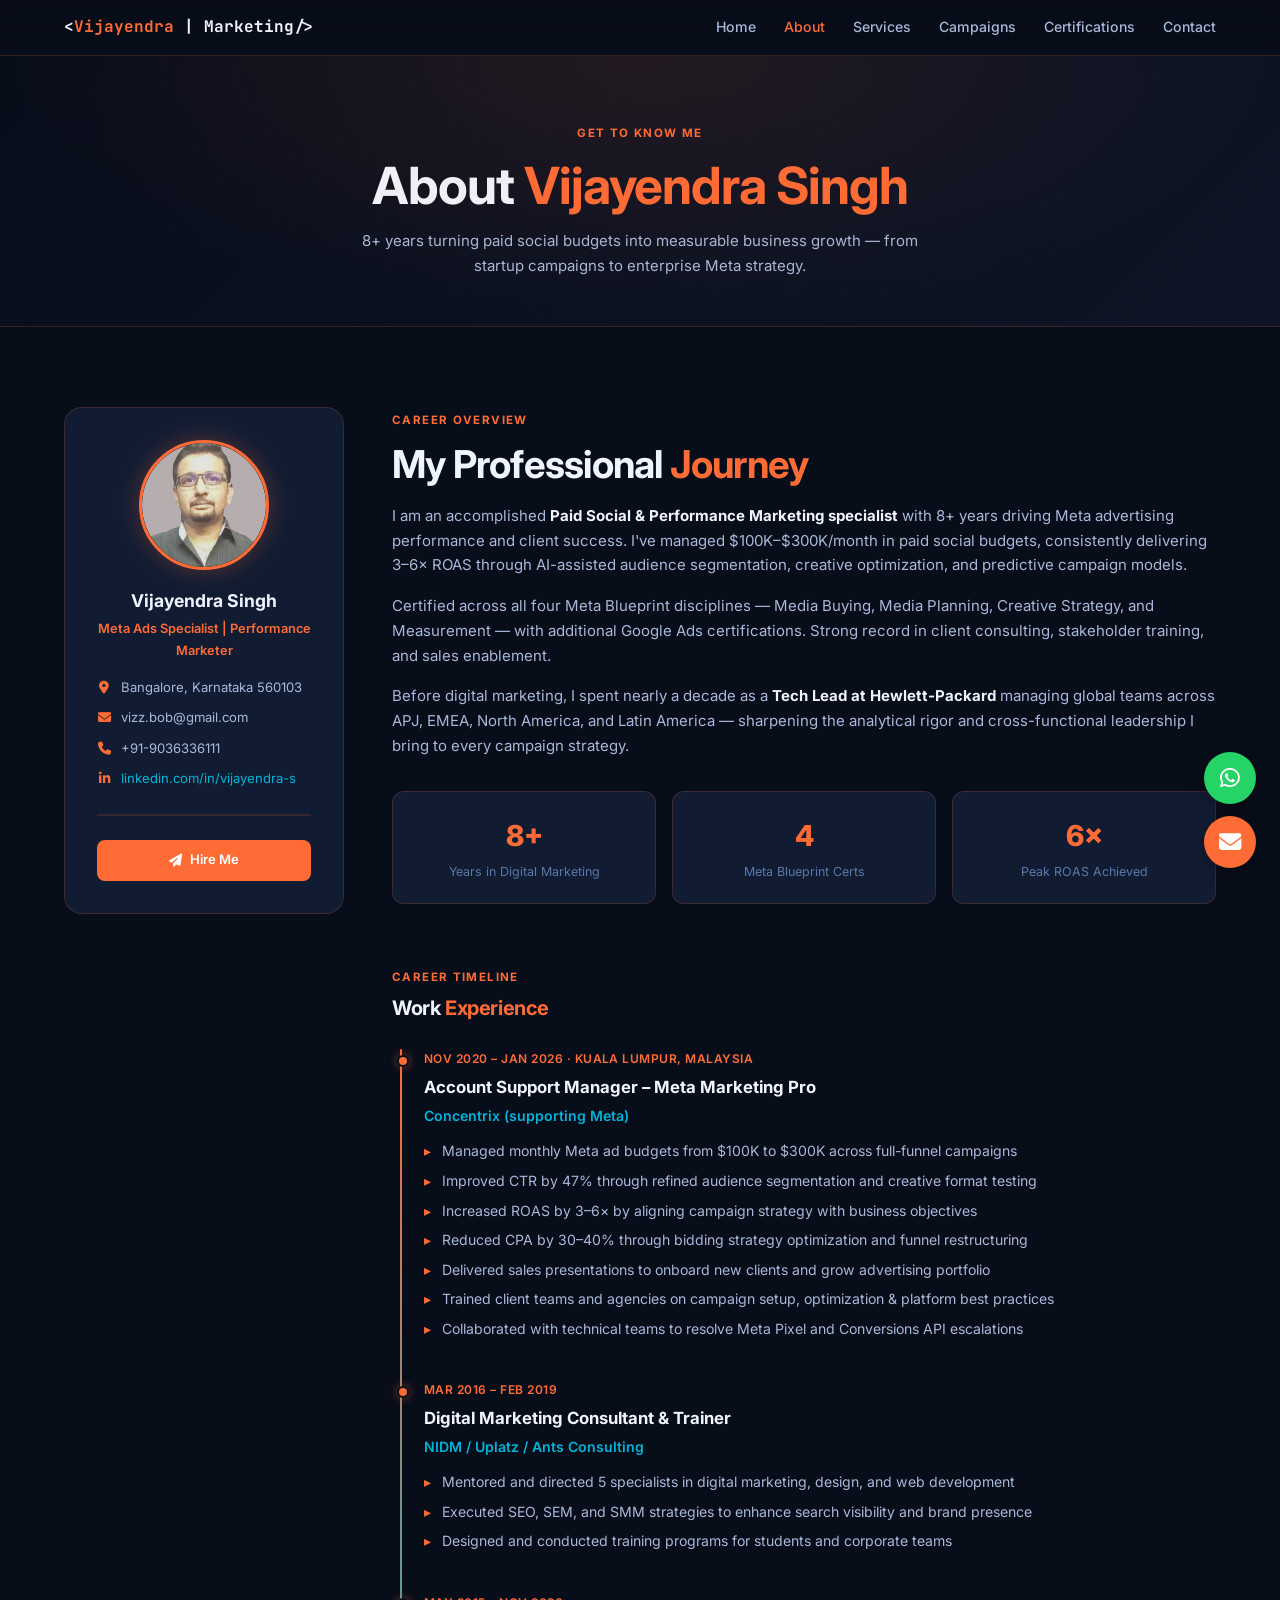
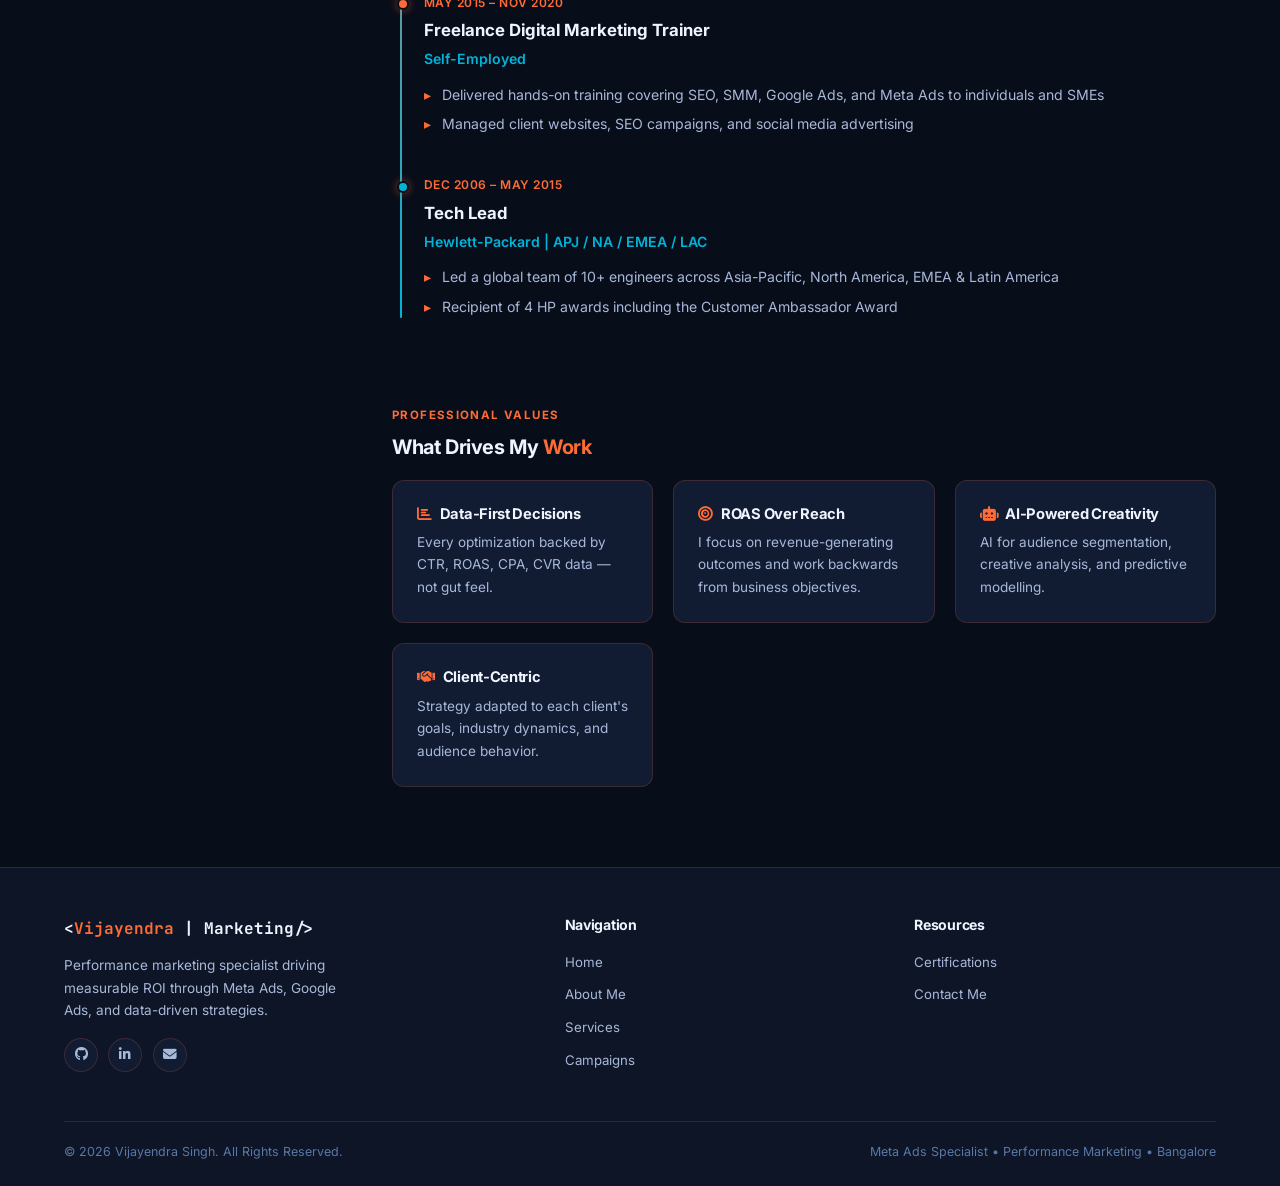
==== about.html @ af9d413f "Initial commit — Digital Marketing portfolio" ====
<!DOCTYPE html>
<html lang="en">
<head>
  <meta charset="UTF-8"><meta name="viewport" content="width=device-width, initial-scale=1.0">
  <title>About | Vijayendra Singh – Digital Marketing</title>
  <link rel="stylesheet" href="assets/css/style.css">
  <link rel="stylesheet" href="https://cdnjs.cloudflare.com/ajax/libs/font-awesome/6.5.0/css/all.min.css">
  <link href="https://fonts.googleapis.com/css2?family=Inter:wght@400;500;600;700;800&family=JetBrains+Mono:wght@400;600;700&display=swap" rel="stylesheet">
</head>
<body>
<nav class="navbar"><div class="container">
  <a href="index.html" class="nav-logo">&lt;<span>Vijayendra</span> | Marketing/&gt;</a>
  <ul class="nav-links" id="navLinks">
    <li><a href="index.html">Home</a></li><li><a href="about.html">About</a></li>
    <li><a href="services.html">Services</a></li><li><a href="campaigns.html">Campaigns</a></li>
    <li><a href="certifications.html">Certifications</a></li><li><a href="contact.html">Contact</a></li>
  </ul>
  <span class="nav-toggle" onclick="document.getElementById('navLinks').classList.toggle('open')">&#9776;</span>
</div></nav>

<div class="page-hero"><div class="container">
  <div class="section-label">Get to Know Me</div>
  <h1>About <span style="color:var(--accent-orange)">Vijayendra Singh</span></h1>
  <p style="margin-top:.75rem;color:var(--text-secondary);max-width:580px;margin-left:auto;margin-right:auto;">8+ years turning paid social budgets into measurable business growth — from startup campaigns to enterprise Meta strategy.</p>
</div></div>

<section class="section"><div class="container">
  <div class="about-grid">
    <div class="profile-box">
      <div class="profile-avatar">
        <img src="assets/images/profile.jpg" alt="Vijayendra Singh" style="width:100%;height:100%;object-fit:cover;border-radius:50%" onerror="this.style.display='none';this.nextElementSibling.style.display='flex'">
        <i class="fas fa-user-tie" style="display:none;width:100%;height:100%;align-items:center;justify-content:center;font-size:3rem"></i>
      </div>
      <div class="profile-name">Vijayendra Singh</div>
      <div class="profile-title">Meta Ads Specialist | Performance Marketer</div>
      <div class="profile-detail"><i class="fas fa-map-marker-alt"></i> Bangalore, Karnataka 560103</div>
      <div class="profile-detail"><i class="fas fa-envelope"></i> vizz.bob@gmail.com</div>
      <div class="profile-detail"><i class="fas fa-phone"></i> +91-9036336111</div>
      <div class="profile-detail"><i class="fab fa-linkedin-in"></i> <a href="https://www.linkedin.com/in/vijayendra-s/" target="_blank">linkedin.com/in/vijayendra-s</a></div>
      <hr style="border-color:var(--border);margin:1.5rem 0">
      <a href="contact.html" class="btn btn-primary" style="font-size:.82rem;padding:.6rem 1.2rem;width:100%;justify-content:center"><i class="fas fa-paper-plane"></i> Hire Me</a>
    </div>
    <div>
      <div class="section-label">Career Overview</div>
      <h2 style="margin-bottom:1rem">My Professional <span style="color:var(--accent-orange)">Journey</span></h2>
      <p style="margin-bottom:1rem">I am an accomplished <strong>Paid Social &amp; Performance Marketing specialist</strong> with 8+ years driving Meta advertising performance and client success. I've managed $100K–$300K/month in paid social budgets, consistently delivering 3–6× ROAS through AI-assisted audience segmentation, creative optimization, and predictive campaign models.</p>
      <p style="margin-bottom:1rem">Certified across all four Meta Blueprint disciplines — Media Buying, Media Planning, Creative Strategy, and Measurement — with additional Google Ads certifications. Strong record in client consulting, stakeholder training, and sales enablement.</p>
      <p>Before digital marketing, I spent nearly a decade as a <strong>Tech Lead at Hewlett-Packard</strong> managing global teams across APJ, EMEA, North America, and Latin America — sharpening the analytical rigor and cross-functional leadership I bring to every campaign strategy.</p>

      <div style="display:grid;grid-template-columns:repeat(3,1fr);gap:1rem;margin:2rem 0">
        <div class="card" style="text-align:center;padding:1.25rem"><div style="font-size:1.8rem;font-weight:800;color:var(--accent-orange)">8+</div><div style="font-size:.78rem;color:var(--text-muted);margin-top:.2rem">Years in Digital Marketing</div></div>
        <div class="card" style="text-align:center;padding:1.25rem"><div style="font-size:1.8rem;font-weight:800;color:var(--accent-orange)">4</div><div style="font-size:.78rem;color:var(--text-muted);margin-top:.2rem">Meta Blueprint Certs</div></div>
        <div class="card" style="text-align:center;padding:1.25rem"><div style="font-size:1.8rem;font-weight:800;color:var(--accent-orange)">6×</div><div style="font-size:.78rem;color:var(--text-muted);margin-top:.2rem">Peak ROAS Achieved</div></div>
      </div>

      <div class="section-label" style="margin-top:2rem">Career Timeline</div>
      <h3 style="margin-bottom:1.75rem">Work <span style="color:var(--accent-orange)">Experience</span></h3>
      <div class="timeline">
        <div class="timeline-item">
          <div class="timeline-dot"></div>
          <div class="timeline-period">Nov 2020 – Jan 2026 &middot; Kuala Lumpur, Malaysia</div>
          <div class="timeline-role">Account Support Manager – Meta Marketing Pro</div>
          <div class="timeline-company">Concentrix (supporting Meta)</div>
          <ul class="timeline-bullets">
            <li>Managed monthly Meta ad budgets from $100K to $300K across full-funnel campaigns</li>
            <li>Improved CTR by 47% through refined audience segmentation and creative format testing</li>
            <li>Increased ROAS by 3–6× by aligning campaign strategy with business objectives</li>
            <li>Reduced CPA by 30–40% through bidding strategy optimization and funnel restructuring</li>
            <li>Delivered sales presentations to onboard new clients and grow advertising portfolio</li>
            <li>Trained client teams and agencies on campaign setup, optimization &amp; platform best practices</li>
            <li>Collaborated with technical teams to resolve Meta Pixel and Conversions API escalations</li>
          </ul>
        </div>
        <div class="timeline-item">
          <div class="timeline-dot"></div>
          <div class="timeline-period">Mar 2016 – Feb 2019</div>
          <div class="timeline-role">Digital Marketing Consultant &amp; Trainer</div>
          <div class="timeline-company">NIDM / Uplatz / Ants Consulting</div>
          <ul class="timeline-bullets">
            <li>Mentored and directed 5 specialists in digital marketing, design, and web development</li>
            <li>Executed SEO, SEM, and SMM strategies to enhance search visibility and brand presence</li>
            <li>Designed and conducted training programs for students and corporate teams</li>
          </ul>
        </div>
        <div class="timeline-item">
          <div class="timeline-dot"></div>
          <div class="timeline-period">May 2015 – Nov 2020</div>
          <div class="timeline-role">Freelance Digital Marketing Trainer</div>
          <div class="timeline-company">Self-Employed</div>
          <ul class="timeline-bullets">
            <li>Delivered hands-on training covering SEO, SMM, Google Ads, and Meta Ads to individuals and SMEs</li>
            <li>Managed client websites, SEO campaigns, and social media advertising</li>
          </ul>
        </div>
        <div class="timeline-item">
          <div class="timeline-dot" style="background:var(--accent-blue)"></div>
          <div class="timeline-period">Dec 2006 – May 2015</div>
          <div class="timeline-role">Tech Lead</div>
          <div class="timeline-company">Hewlett-Packard | APJ / NA / EMEA / LAC</div>
          <ul class="timeline-bullets">
            <li>Led a global team of 10+ engineers across Asia-Pacific, North America, EMEA &amp; Latin America</li>
            <li>Recipient of 4 HP awards including the Customer Ambassador Award</li>
          </ul>
        </div>
      </div>

      <div class="section-label" style="margin-top:3rem">Professional Values</div>
      <h3 style="margin-bottom:1.25rem">What Drives My <span style="color:var(--accent-orange)">Work</span></h3>
      <div class="values-grid">
        <div class="value-card"><h4><i class="fas fa-chart-bar"></i> Data-First Decisions</h4><p>Every optimization backed by CTR, ROAS, CPA, CVR data — not gut feel.</p></div>
        <div class="value-card"><h4><i class="fas fa-bullseye"></i> ROAS Over Reach</h4><p>I focus on revenue-generating outcomes and work backwards from business objectives.</p></div>
        <div class="value-card"><h4><i class="fas fa-robot"></i> AI-Powered Creativity</h4><p>AI for audience segmentation, creative analysis, and predictive modelling.</p></div>
        <div class="value-card"><h4><i class="fas fa-handshake"></i> Client-Centric</h4><p>Strategy adapted to each client's goals, industry dynamics, and audience behavior.</p></div>
      </div>
    </div>
  </div>
</div></section>

<footer><div class="container">
  <div class="footer-top">
    <div class="footer-brand"><div class="nav-logo">&lt;<span>Vijayendra</span> | Marketing/&gt;</div><p>Performance marketing specialist driving measurable ROI through Meta Ads, Google Ads, and data-driven strategies.</p>
      <div class="footer-social"><a href="https://github.com/vizz-bob" target="_blank"><i class="fab fa-github"></i></a><a href="https://www.linkedin.com/in/vijayendra-s/" target="_blank"><i class="fab fa-linkedin-in"></i></a><a href="mailto:vizz.bob@gmail.com"><i class="fas fa-envelope"></i></a></div>
    </div>
    <div class="footer-col"><h4>Navigation</h4><ul><li><a href="index.html">Home</a></li><li><a href="about.html">About Me</a></li><li><a href="services.html">Services</a></li><li><a href="campaigns.html">Campaigns</a></li></ul></div>
    <div class="footer-col"><h4>Resources</h4><ul><li><a href="certifications.html">Certifications</a></li><li><a href="contact.html">Contact Me</a></li></ul></div>
  </div>
  <div class="footer-bottom"><span>&copy; 2026 Vijayendra Singh. All Rights Reserved.</span><span>Meta Ads Specialist &bull; Performance Marketing &bull; Bangalore</span></div>
</div></footer>
<script>const links=document.querySelectorAll('.nav-links a');links.forEach(l=>{if(l.href===location.href)l.classList.add('active');});</script>
<div class="float-chat-wrap">
  <a href="https://wa.me/919036336111?text=Hi%20Vijayendra%2C%20I%20found%20your%20portfolio%20and%20would%20like%20to%20connect!" target="_blank" class="float-btn whatsapp"><i class="fab fa-whatsapp"></i><span class="float-tooltip">Chat on WhatsApp</span></a>
  <a href="mailto:vizz.bob@gmail.com?subject=Marketing%20Portfolio%20Enquiry" class="float-btn email-btn"><i class="fas fa-envelope"></i><span class="float-tooltip">Send Email</span></a>
</div>
</body></html>
---- assets/css/style.css ----
/* ============================================
   DIGITAL MARKETING PORTFOLIO — Blue & Orange
   ============================================ */
:root {
  --bg-primary:   #080d1a;
  --bg-secondary: #0d1526;
  --bg-card:      #111c33;
  --accent-orange:#ff6b35;
  --accent-blue:  #00b4d8;
  --accent-orange-dim: rgba(255,107,53,0.12);
  --accent-blue-dim:   rgba(0,180,216,0.10);
  --text-primary: #f0f4ff;
  --text-secondary:#a8b8d8;
  --text-muted:   #5878a8;
  --border:       rgba(255,107,53,0.18);
  --border-blue:  rgba(0,180,216,0.18);
  --radius:       12px;
  --radius-lg:    18px;
  --shadow:       0 4px 24px rgba(0,0,0,0.45);
  --shadow-orange:0 0 30px rgba(255,107,53,0.25);
}
*, *::before, *::after { box-sizing: border-box; margin: 0; padding: 0; }
html { scroll-behavior: smooth; }
body { font-family: 'Inter', system-ui, sans-serif; background: var(--bg-primary); color: var(--text-primary); line-height: 1.65; font-size: 15px; }
a { color: var(--accent-blue); text-decoration: none; transition: color .2s; }
a:hover { color: var(--accent-orange); }
img { max-width: 100%; display: block; }
strong { color: var(--text-primary); }
h1,h2,h3,h4 { font-weight: 700; line-height: 1.25; letter-spacing: -.02em; }
h1 { font-size: clamp(2rem,5vw,3.2rem); }
h2 { font-size: clamp(1.6rem,3.5vw,2.4rem); }
h3 { font-size: 1.25rem; }
h4 { font-size: 1rem; }
p { color: var(--text-secondary); }

.container { max-width: 1200px; margin: 0 auto; padding: 0 1.5rem; }

/* NAVBAR */
.navbar { position: sticky; top: 0; z-index: 200; background: rgba(8,13,26,0.88); backdrop-filter: blur(14px); border-bottom: 1px solid var(--border); padding: .9rem 0; }
.navbar .container { display: flex; align-items: center; justify-content: space-between; gap: 1rem; }
.nav-logo { font-family: 'JetBrains Mono', monospace; font-size: 1rem; font-weight: 700; color: var(--text-primary); }
.nav-logo span { color: var(--accent-orange); }
.nav-links { list-style: none; display: flex; gap: 1.75rem; flex-wrap: wrap; }
.nav-links a { font-size: .88rem; font-weight: 500; color: var(--text-secondary); transition: color .2s; }
.nav-links a:hover, .nav-links a.active { color: var(--accent-orange); }
.nav-toggle { display: none; cursor: pointer; font-size: 1.4rem; color: var(--text-secondary); }
@media(max-width:820px) {
  .nav-toggle { display: block; }
  .nav-links { display: none; flex-direction: column; gap: 1rem; position: absolute; top: 100%; left: 0; right: 0; background: var(--bg-secondary); padding: 1.5rem; border-bottom: 1px solid var(--border); }
  .nav-links.open { display: flex; }
}

/* HERO */
.hero { position: relative; overflow: hidden; padding: 6rem 0 4rem; background: linear-gradient(135deg, #080d1a 0%, #0d1526 50%, #0a1020 100%); }
.hero::before { content: ''; position: absolute; inset: 0; background: radial-gradient(ellipse at 70% 40%, rgba(255,107,53,0.09) 0%, transparent 65%), radial-gradient(ellipse at 20% 80%, rgba(0,180,216,0.07) 0%, transparent 55%); pointer-events: none; }
.hero-grid { display: grid; grid-template-columns: 1fr 380px; gap: 4rem; align-items: center; }
@media(max-width:900px) { .hero-grid { grid-template-columns: 1fr; } }
.hero-label { display: inline-flex; align-items: center; gap: .5rem; background: var(--accent-orange-dim); border: 1px solid var(--border); border-radius: 99px; padding: .35rem .9rem; font-size: .78rem; font-weight: 600; color: var(--accent-orange); text-transform: uppercase; letter-spacing: .06em; margin-bottom: 1.25rem; }
.hero-label-dot { width: 7px; height: 7px; border-radius: 50%; background: var(--accent-orange); animation: pulse-dot 2s ease-in-out infinite; }
@keyframes pulse-dot { 0%,100%{ opacity:1; transform:scale(1); } 50%{ opacity:.5; transform:scale(1.4); } }
.hero h1 { margin-bottom: .6rem; }
.hero h1 span { color: var(--accent-orange); }
.hero-subtitle { font-size: 1.05rem; color: var(--accent-blue); font-weight: 600; margin-bottom: 1rem; }
.hero p { max-width: 580px; margin-bottom: 1.75rem; }
.hero-metrics { display: flex; flex-wrap: wrap; gap: .65rem; margin-bottom: 2rem; }
.metric-chip { display: flex; align-items: center; gap: .4rem; background: var(--bg-card); border: 1px solid var(--border); border-radius: 8px; padding: .45rem .9rem; font-size: .83rem; font-weight: 600; color: var(--text-primary); }
.metric-chip .mval { color: var(--accent-orange); font-size: 1.05rem; font-weight: 800; }
.hero-cta { display: flex; flex-wrap: wrap; gap: .85rem; margin-bottom: 2rem; }
.hero-social { display: flex; gap: 1rem; }
.hero-social a { width: 38px; height: 38px; border-radius: 50%; background: var(--bg-card); border: 1px solid var(--border); display: flex; align-items: center; justify-content: center; color: var(--text-secondary); font-size: .95rem; transition: all .25s; }
.hero-social a:hover { border-color: var(--accent-orange); color: var(--accent-orange); transform: translateY(-2px); }
.hero-visual { display: flex; flex-direction: column; align-items: center; gap: 1.5rem; }
.kpi-card { background: var(--bg-card); border: 1px solid var(--border); border-radius: var(--radius-lg); padding: 1.5rem; width: 100%; box-shadow: var(--shadow); }
.kpi-card-title { font-family: 'JetBrains Mono', monospace; font-size: .72rem; color: var(--text-muted); text-transform: uppercase; letter-spacing: .08em; margin-bottom: 1.25rem; }
.kpi-grid { display: grid; grid-template-columns: 1fr 1fr; gap: 1.1rem; }
.kpi-item { text-align: center; background: var(--bg-secondary); border-radius: 10px; padding: .9rem .5rem; }
.kpi-val { font-size: 1.7rem; font-weight: 800; color: var(--accent-orange); line-height: 1; margin-bottom: .2rem; }
.kpi-label { font-size: .68rem; color: var(--text-muted); font-weight: 500; text-transform: uppercase; letter-spacing: .05em; }
.kpi-item.blue .kpi-val { color: var(--accent-blue); }

/* PLATFORM STRIP */
.platform-strip { overflow: hidden; border-top: 1px solid var(--border); border-bottom: 1px solid var(--border); background: var(--bg-secondary); padding: .9rem 0; }
.platform-strip-inner { display: flex; gap: 2.5rem; animation: scroll-strip 30s linear infinite; width: max-content; }
@keyframes scroll-strip { from { transform: translateX(0); } to { transform: translateX(-50%); } }
.platform-item { display: flex; align-items: center; gap: .45rem; white-space: nowrap; font-size: .82rem; font-weight: 600; color: var(--text-secondary); }
.platform-item i { color: var(--accent-orange); }

/* SECTION */
.section { padding: 5rem 0; }
.section-label { display: inline-block; font-size: .72rem; font-weight: 700; text-transform: uppercase; letter-spacing: .12em; color: var(--accent-orange); margin-bottom: .6rem; }
.section-title { margin-bottom: .75rem; }
.section-title span { color: var(--accent-orange); }
.section-subtitle { color: var(--text-secondary); max-width: 560px; margin: 0 auto; }
.text-center { text-align: center; }
.section-header { margin-bottom: 3rem; }

/* BUTTONS */
.btn { display: inline-flex; align-items: center; gap: .5rem; padding: .7rem 1.6rem; border-radius: 8px; font-size: .9rem; font-weight: 600; transition: all .25s; cursor: pointer; border: none; text-decoration: none; }
.btn-primary { background: var(--accent-orange); color: #fff; }
.btn-primary:hover { background: #ff7f4d; color: #fff; transform: translateY(-2px); box-shadow: var(--shadow-orange); }
.btn-outline { background: transparent; color: var(--text-primary); border: 1.5px solid var(--border); }
.btn-outline:hover { border-color: var(--accent-orange); color: var(--accent-orange); transform: translateY(-2px); }

/* CARD */
.card { background: var(--bg-card); border: 1px solid var(--border); border-radius: var(--radius); padding: 1.75rem; transition: border-color .25s, transform .25s, box-shadow .25s; }
.card:hover { border-color: var(--accent-orange); transform: translateY(-3px); box-shadow: var(--shadow); }
.card-icon { width: 48px; height: 48px; border-radius: 10px; background: var(--accent-orange-dim); border: 1px solid var(--border); display: flex; align-items: center; justify-content: center; color: var(--accent-orange); font-size: 1.2rem; margin-bottom: 1rem; }
.card-icon.blue { background: var(--accent-blue-dim); border-color: var(--border-blue); color: var(--accent-blue); }

/* SKILLS */
.skills-grid { display: grid; grid-template-columns: repeat(auto-fit, minmax(260px,1fr)); gap: 1.5rem; }
.skill-category h4 { margin-bottom: 1rem; font-size: .95rem; display: flex; align-items: center; gap: .5rem; }
.skill-category h4 i { color: var(--accent-orange); }
.skill-bar-wrap { margin-bottom: .85rem; }
.skill-bar-header { display: flex; justify-content: space-between; font-size: .78rem; color: var(--text-secondary); margin-bottom: .3rem; }
.skill-bar { background: rgba(255,255,255,0.06); border-radius: 4px; height: 5px; overflow: hidden; }
.skill-fill { height: 100%; border-radius: 4px; background: linear-gradient(90deg, var(--accent-orange), var(--accent-blue)); }

/* PAGE HERO */
.page-hero { padding: 4rem 0 3rem; text-align: center; background: linear-gradient(135deg, #080d1a 0%, #0d1526 100%); border-bottom: 1px solid var(--border); position: relative; overflow: hidden; }
.page-hero::before { content: ''; position: absolute; inset: 0; background: radial-gradient(ellipse at 50% 0%, rgba(255,107,53,0.1) 0%, transparent 70%); pointer-events: none; }

/* ABOUT */
.about-grid { display: grid; grid-template-columns: 280px 1fr; gap: 3rem; align-items: start; }
@media(max-width:768px) { .about-grid { grid-template-columns: 1fr; } }
.profile-box { background: var(--bg-card); border: 1px solid var(--border); border-radius: var(--radius-lg); padding: 2rem; text-align: center; position: sticky; top: 90px; }
.profile-avatar { width: 130px; height: 130px; border-radius: 50%; border: 3px solid var(--accent-orange); box-shadow: 0 0 25px rgba(255,107,53,0.3); margin: 0 auto 1rem; background: var(--accent-orange-dim); display: flex; align-items: center; justify-content: center; font-size: 3rem; color: var(--accent-orange); overflow: hidden; }
.profile-name { font-size: 1.1rem; font-weight: 700; margin-bottom: .2rem; }
.profile-title { font-size: .8rem; color: var(--accent-orange); font-weight: 600; margin-bottom: 1rem; }
.profile-detail { display: flex; align-items: center; gap: .6rem; font-size: .82rem; color: var(--text-secondary); margin-bottom: .55rem; }
.profile-detail i { color: var(--accent-orange); width: 14px; text-align: center; flex-shrink: 0; }

/* CAMPAIGNS */
.campaigns-grid { display: grid; grid-template-columns: repeat(auto-fit, minmax(320px,1fr)); gap: 1.75rem; }
.campaign-card { background: var(--bg-card); border: 1px solid var(--border); border-radius: var(--radius-lg); overflow: hidden; transition: all .25s; }
.campaign-card:hover { border-color: var(--accent-orange); transform: translateY(-4px); box-shadow: var(--shadow); }
.campaign-header { padding: 1.5rem 1.5rem 1rem; border-bottom: 1px solid var(--border); }
.campaign-platform { display: flex; align-items: center; gap: .5rem; font-size: .75rem; font-weight: 600; color: var(--accent-orange); text-transform: uppercase; letter-spacing: .08em; margin-bottom: .6rem; }
.campaign-title { font-size: 1.05rem; font-weight: 700; margin-bottom: .5rem; }
.campaign-body { padding: 1.25rem 1.5rem; }
.campaign-results { display: grid; grid-template-columns: repeat(3,1fr); gap: .75rem; margin-top: 1rem; }
.result-item { background: var(--bg-secondary); border-radius: 8px; padding: .6rem; text-align: center; }
.result-val { font-size: 1.05rem; font-weight: 800; color: var(--accent-orange); }
.result-label { font-size: .65rem; color: var(--text-muted); text-transform: uppercase; }
.campaign-tags { display: flex; flex-wrap: wrap; gap: .4rem; margin-top: 1rem; }
.tag { font-size: .72rem; font-weight: 600; padding: .25rem .65rem; border-radius: 6px; background: var(--accent-orange-dim); color: var(--accent-orange); border: 1px solid var(--border); }
.tag.blue { background: var(--accent-blue-dim); color: var(--accent-blue); border-color: var(--border-blue); }

/* TIMELINE */
.timeline { position: relative; padding-left: 2rem; }
.timeline::before { content:''; position:absolute; left:.5rem; top:0; bottom:0; width:2px; background: linear-gradient(to bottom, var(--accent-orange), var(--accent-blue)); border-radius:2px; }
.timeline-item { position: relative; margin-bottom: 2.5rem; }
.timeline-dot { position: absolute; left: -1.7rem; top: .35rem; width: 12px; height: 12px; border-radius: 50%; background: var(--accent-orange); border: 2px solid var(--bg-primary); box-shadow: 0 0 8px rgba(255,107,53,0.5); }
.timeline-period { font-size: .75rem; color: var(--accent-orange); font-weight: 600; letter-spacing: .04em; margin-bottom: .3rem; text-transform: uppercase; }
.timeline-role { font-size: 1.05rem; font-weight: 700; margin-bottom: .15rem; }
.timeline-company { font-size: .88rem; color: var(--accent-blue); font-weight: 600; margin-bottom: .75rem; }
.timeline-bullets { list-style: none; }
.timeline-bullets li { font-size: .88rem; color: var(--text-secondary); padding-left: 1.1rem; position: relative; margin-bottom: .4rem; }
.timeline-bullets li::before { content: '▸'; position: absolute; left: 0; color: var(--accent-orange); }

/* SERVICES */
.services-grid { display: grid; grid-template-columns: repeat(auto-fit, minmax(280px,1fr)); gap: 1.5rem; }
.service-card { background: var(--bg-card); border: 1px solid var(--border); border-radius: var(--radius-lg); padding: 2rem; transition: all .25s; }
.service-card:hover { border-color: var(--accent-orange); transform: translateY(-4px); box-shadow: var(--shadow); }
.service-icon { width: 56px; height: 56px; border-radius: 14px; background: var(--accent-orange-dim); border: 1px solid var(--border); display: flex; align-items: center; justify-content: center; color: var(--accent-orange); font-size: 1.4rem; margin-bottom: 1.1rem; }
.service-title { font-size: 1.05rem; font-weight: 700; margin-bottom: .6rem; }

/* CERTIFICATIONS */
.cert-grid { display: grid; grid-template-columns: repeat(auto-fit, minmax(280px,1fr)); gap: 1.5rem; }
.cert-card { background: var(--bg-card); border: 1px solid var(--border); border-radius: var(--radius); padding: 1.5rem; display: flex; gap: 1rem; align-items: flex-start; transition: all .25s; }
.cert-card:hover { border-color: var(--accent-orange); transform: translateY(-3px); }
.cert-badge { width: 48px; height: 48px; border-radius: 10px; background: var(--accent-orange-dim); border: 1px solid var(--border); display: flex; align-items: center; justify-content: center; color: var(--accent-orange); font-size: 1.3rem; flex-shrink: 0; }
.cert-badge.blue { background: var(--accent-blue-dim); border-color: var(--border-blue); color: var(--accent-blue); }
.cert-name { font-size: .92rem; font-weight: 700; margin-bottom: .2rem; }
.cert-issuer { font-size: .78rem; color: var(--accent-orange); font-weight: 600; margin-bottom: .25rem; }
.cert-status { font-size: .72rem; color: var(--text-muted); }

/* CONTACT */
.contact-grid { display: grid; grid-template-columns: 1fr 1.5fr; gap: 3rem; }
@media(max-width:768px) { .contact-grid { grid-template-columns: 1fr; } }
.contact-info-item { display: flex; align-items: flex-start; gap: 1rem; margin-bottom: 1.5rem; }
.contact-icon { width: 44px; height: 44px; border-radius: 10px; background: var(--accent-orange-dim); border: 1px solid var(--border); display: flex; align-items: center; justify-content: center; color: var(--accent-orange); font-size: 1rem; flex-shrink: 0; }
.contact-form { display: flex; flex-direction: column; gap: 1rem; }
.form-group { display: flex; flex-direction: column; gap: .4rem; }
.form-group label { font-size: .82rem; font-weight: 600; color: var(--text-secondary); }
.form-group input, .form-group textarea, .form-group select { background: var(--bg-card); border: 1px solid var(--border); border-radius: 8px; padding: .7rem 1rem; color: var(--text-primary); font-family: inherit; font-size: .9rem; outline: none; transition: border-color .2s; }
.form-group input:focus, .form-group textarea:focus { border-color: var(--accent-orange); }
.form-group textarea { resize: vertical; min-height: 130px; }
.form-row { display: grid; grid-template-columns: 1fr 1fr; gap: 1rem; }

/* VALUES */
.values-grid { display: grid; grid-template-columns: repeat(auto-fit, minmax(220px,1fr)); gap: 1.25rem; }
.value-card { background: var(--bg-card); border: 1px solid var(--border); border-radius: var(--radius); padding: 1.5rem; }
.value-card h4 { font-size: .92rem; margin-bottom: .5rem; display: flex; align-items: center; gap: .5rem; }
.value-card h4 i { color: var(--accent-orange); }
.value-card p { font-size: .85rem; }

/* AWARDS */
.awards-grid { display: grid; grid-template-columns: repeat(auto-fit, minmax(220px,1fr)); gap: 1.25rem; }
.award-card { background: var(--bg-card); border: 1px solid var(--border); border-radius: var(--radius); padding: 1.25rem; display: flex; gap: .75rem; align-items: flex-start; }
.award-icon { color: var(--accent-orange); font-size: 1.3rem; flex-shrink: 0; margin-top: .1rem; }
.award-title { font-size: .88rem; font-weight: 700; }
.award-org { font-size: .75rem; color: var(--text-muted); }

/* FOOTER */
footer { background: var(--bg-secondary); border-top: 1px solid var(--border); padding: 3rem 0 1.5rem; }
.footer-top { display: grid; grid-template-columns: 1.5fr 1fr 1fr; gap: 3rem; margin-bottom: 2.5rem; }
@media(max-width:700px) { .footer-top { grid-template-columns: 1fr; gap: 2rem; } }
.footer-brand p { font-size: .85rem; margin-top: .75rem; max-width: 280px; }
.footer-social { display: flex; gap: .65rem; margin-top: 1rem; }
.footer-social a { width: 34px; height: 34px; border-radius: 50%; background: var(--bg-card); border: 1px solid var(--border); display: flex; align-items: center; justify-content: center; color: var(--text-secondary); font-size: .85rem; transition: all .2s; }
.footer-social a:hover { border-color: var(--accent-orange); color: var(--accent-orange); }
.footer-col h4 { font-size: .88rem; margin-bottom: 1rem; }
.footer-col ul { list-style: none; }
.footer-col ul li { margin-bottom: .5rem; }
.footer-col ul li a { font-size: .83rem; color: var(--text-secondary); }
.footer-col ul li a:hover { color: var(--accent-orange); }
.footer-bottom { border-top: 1px solid var(--border); padding-top: 1.25rem; display: flex; justify-content: space-between; align-items: center; flex-wrap: wrap; gap: .75rem; font-size: .78rem; color: var(--text-muted); }

/* FLOATING CHAT */
.float-chat-wrap { position: fixed; bottom: 2rem; right: 1.5rem; display: flex; flex-direction: column; align-items: flex-end; gap: .75rem; z-index: 9999; }
.float-btn { width: 52px; height: 52px; border-radius: 50%; display: flex; align-items: center; justify-content: center; font-size: 1.4rem; box-shadow: 0 4px 16px rgba(0,0,0,0.35); transition: transform .25s; text-decoration: none; position: relative; }
.float-btn:hover { transform: scale(1.1); }
.float-btn.whatsapp { background: #25D366; color: #fff; }
.float-btn.email-btn { background: var(--accent-orange); color: #fff; }
.float-tooltip { position: absolute; right: 60px; background: var(--bg-card); color: var(--text-primary); font-size: .76rem; font-weight: 600; padding: .3rem .7rem; border-radius: 6px; white-space: nowrap; border: 1px solid var(--border); pointer-events: none; opacity: 0; transition: opacity .2s; }
.float-btn:hover .float-tooltip { opacity: 1; }

.mt1{margin-top:1rem}.mt2{margin-top:2rem}.mt3{margin-top:3rem}
.mb1{margin-bottom:1rem}.mb2{margin-bottom:2rem}
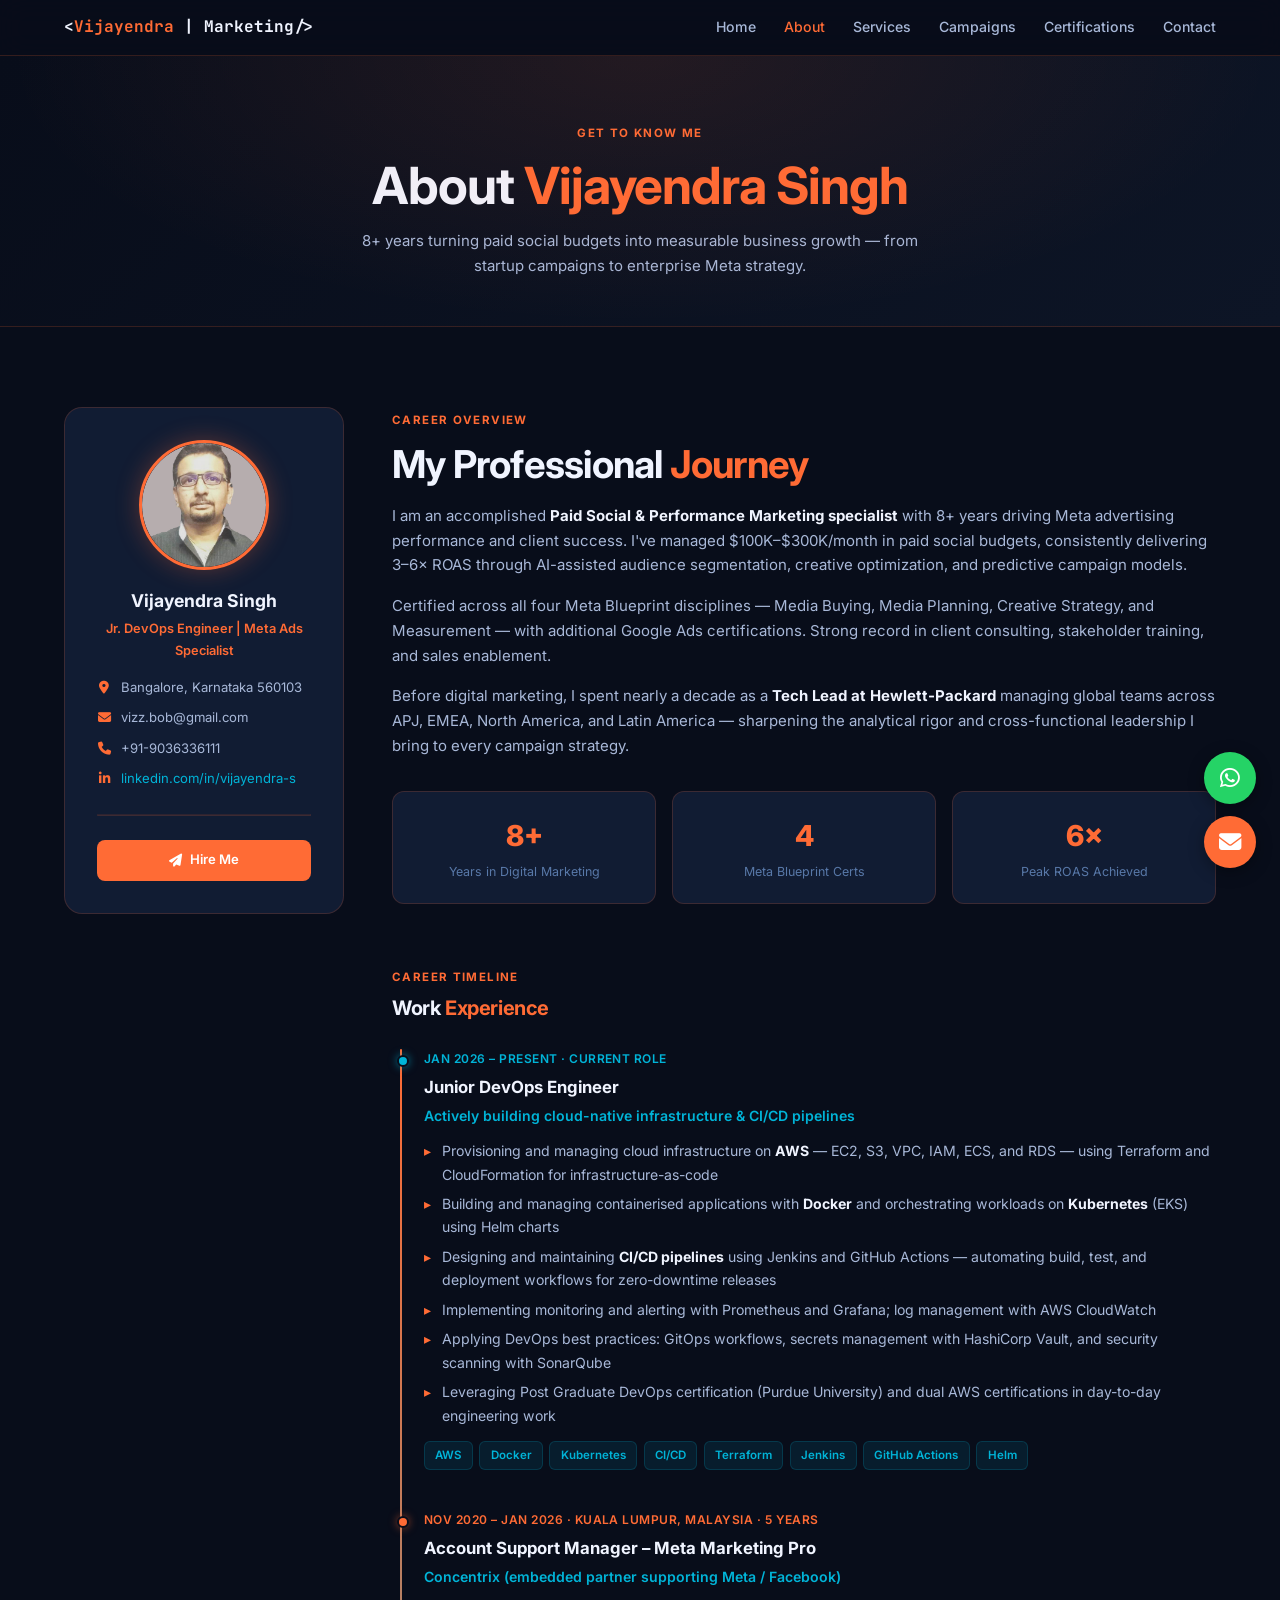
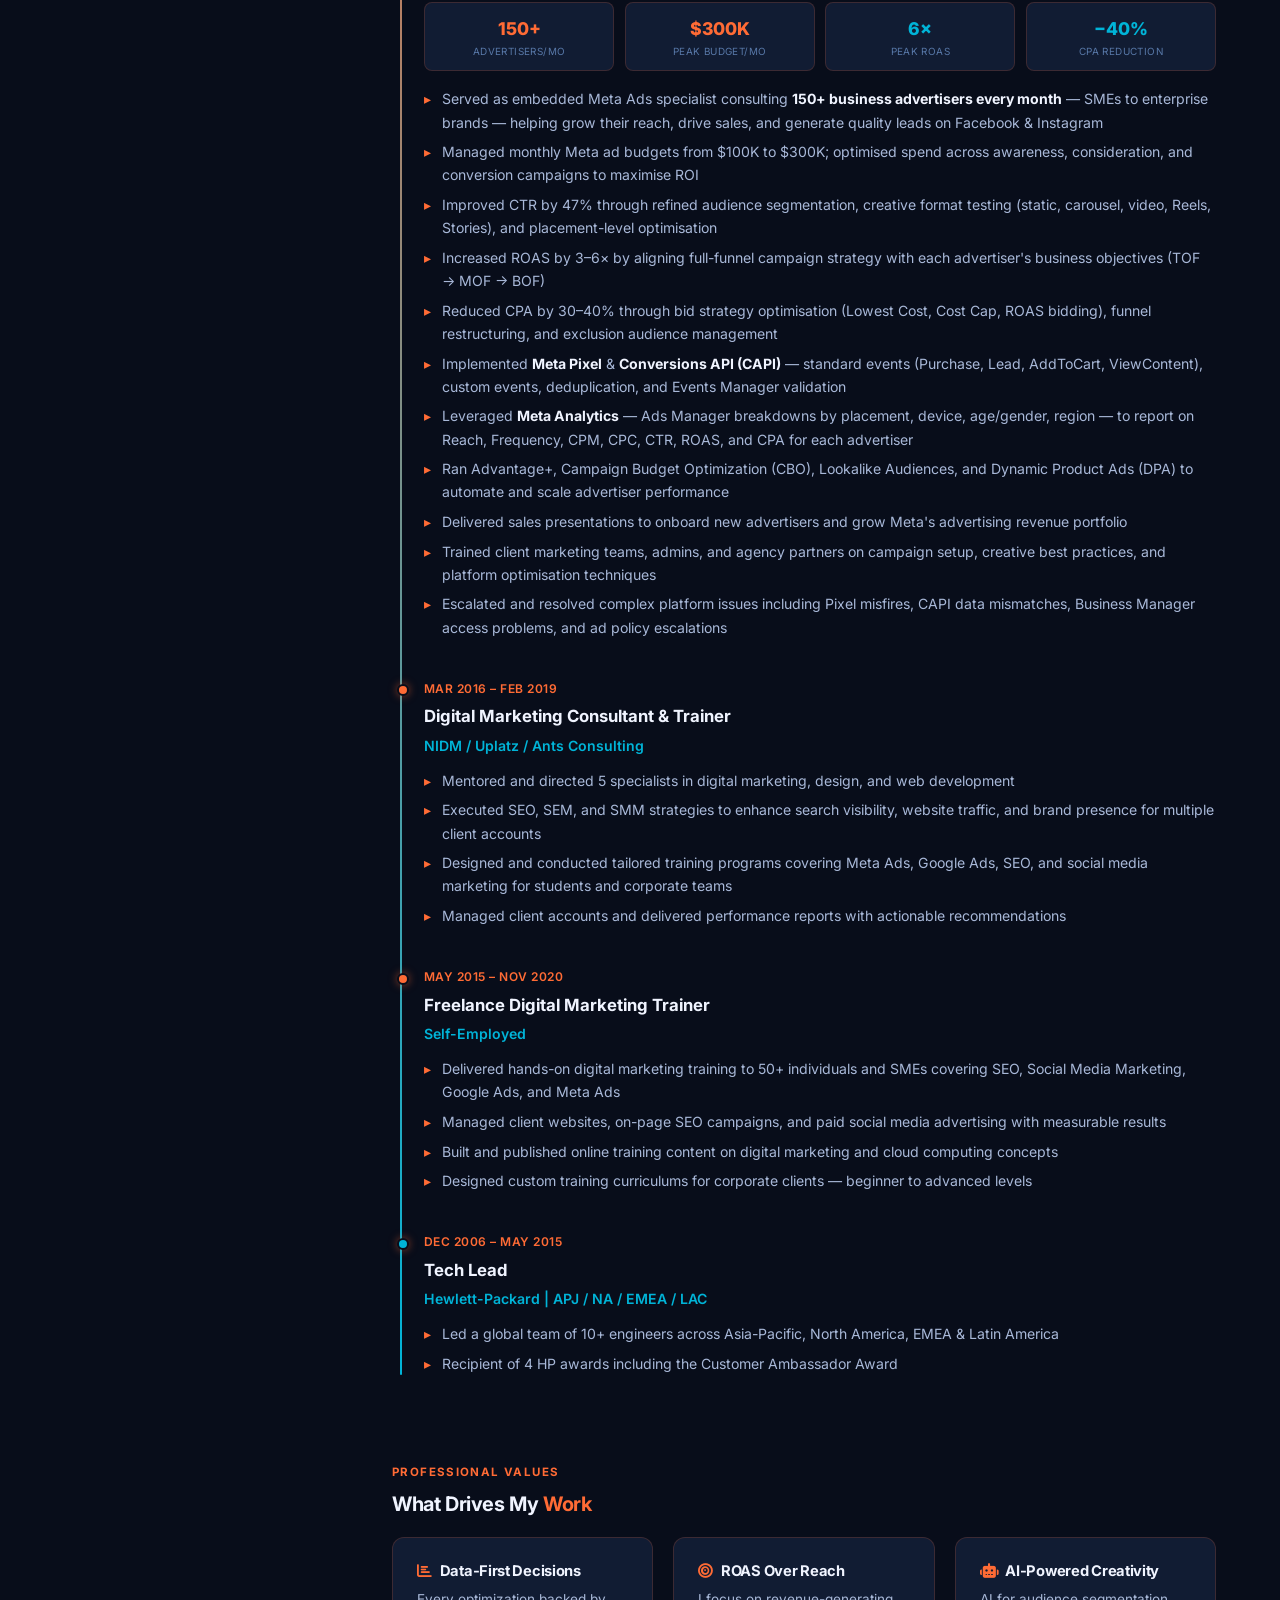
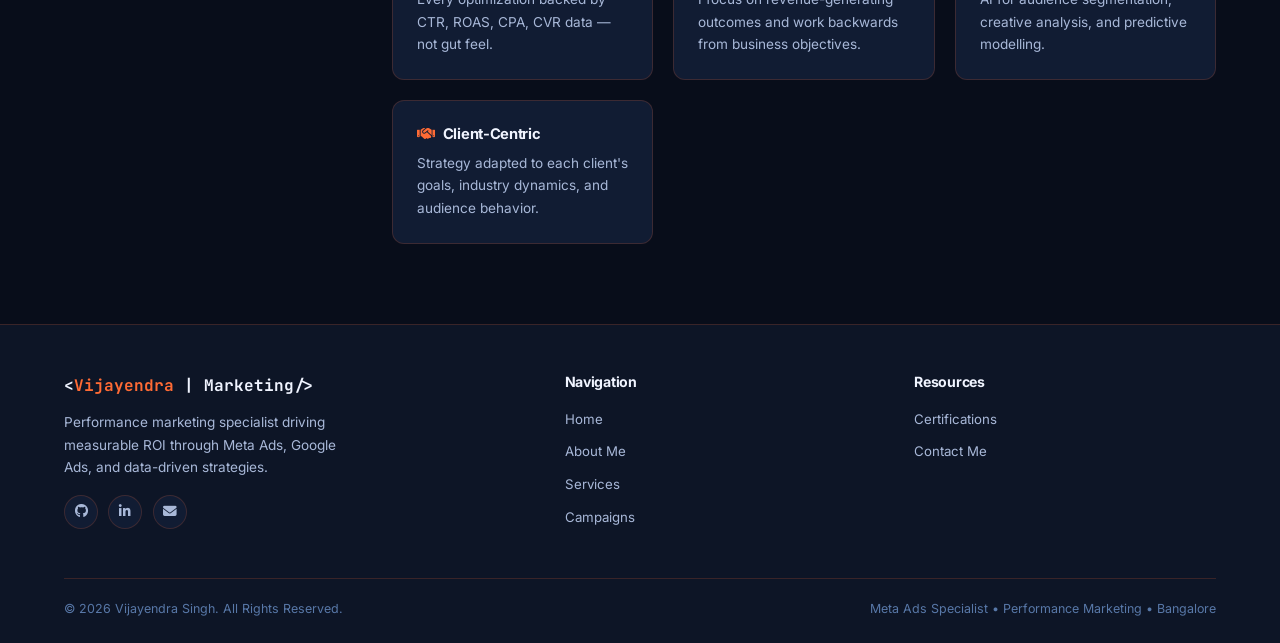
==== commit 6b84398a: "Add Jr DevOps role + Meta expertise sections" ====
--- a/about.html
+++ b/about.html
@@ -32,7 +32,7 @@
         <i class="fas fa-user-tie" style="display:none;width:100%;height:100%;align-items:center;justify-content:center;font-size:3rem"></i>
       </div>
       <div class="profile-name">Vijayendra Singh</div>
-      <div class="profile-title">Meta Ads Specialist | Performance Marketer</div>
+      <div class="profile-title">Jr. DevOps Engineer | Meta Ads Specialist</div>
       <div class="profile-detail"><i class="fas fa-map-marker-alt"></i> Bangalore, Karnataka 560103</div>
       <div class="profile-detail"><i class="fas fa-envelope"></i> vizz.bob@gmail.com</div>
       <div class="profile-detail"><i class="fas fa-phone"></i> +91-9036336111</div>
@@ -56,19 +56,62 @@
       <div class="section-label" style="margin-top:2rem">Career Timeline</div>
       <h3 style="margin-bottom:1.75rem">Work <span style="color:var(--accent-orange)">Experience</span></h3>
       <div class="timeline">
+
+        <!-- Current Role -->
+        <div class="timeline-item">
+          <div class="timeline-dot" style="background:var(--accent-blue);box-shadow:0 0 8px rgba(0,180,216,0.6)"></div>
+          <div class="timeline-period" style="color:var(--accent-blue)">Jan 2026 – Present &middot; Current Role</div>
+          <div class="timeline-role">Junior DevOps Engineer</div>
+          <div class="timeline-company" style="color:var(--accent-blue)">Actively building cloud-native infrastructure &amp; CI/CD pipelines</div>
+          <ul class="timeline-bullets">
+            <li>Provisioning and managing cloud infrastructure on <strong>AWS</strong> — EC2, S3, VPC, IAM, ECS, and RDS — using Terraform and CloudFormation for infrastructure-as-code</li>
+            <li>Building and managing containerised applications with <strong>Docker</strong> and orchestrating workloads on <strong>Kubernetes</strong> (EKS) using Helm charts</li>
+            <li>Designing and maintaining <strong>CI/CD pipelines</strong> using Jenkins and GitHub Actions — automating build, test, and deployment workflows for zero-downtime releases</li>
+            <li>Implementing monitoring and alerting with Prometheus and Grafana; log management with AWS CloudWatch</li>
+            <li>Applying DevOps best practices: GitOps workflows, secrets management with HashiCorp Vault, and security scanning with SonarQube</li>
+            <li>Leveraging Post Graduate DevOps certification (Purdue University) and dual AWS certifications in day-to-day engineering work</li>
+          </ul>
+          <div style="display:flex;flex-wrap:wrap;gap:.4rem;margin-top:.9rem">
+            <span class="tag blue">AWS</span><span class="tag blue">Docker</span><span class="tag blue">Kubernetes</span><span class="tag blue">CI/CD</span>
+            <span class="tag blue">Terraform</span><span class="tag blue">Jenkins</span><span class="tag blue">GitHub Actions</span><span class="tag blue">Helm</span>
+          </div>
+        </div>
+
         <div class="timeline-item">
           <div class="timeline-dot"></div>
-          <div class="timeline-period">Nov 2020 – Jan 2026 &middot; Kuala Lumpur, Malaysia</div>
+          <div class="timeline-period">Nov 2020 – Jan 2026 &middot; Kuala Lumpur, Malaysia &middot; 5 Years</div>
           <div class="timeline-role">Account Support Manager – Meta Marketing Pro</div>
-          <div class="timeline-company">Concentrix (supporting Meta)</div>
+          <div class="timeline-company">Concentrix (embedded partner supporting Meta / Facebook)</div>
+          <div style="display:grid;grid-template-columns:repeat(4,1fr);gap:.65rem;margin:.85rem 0 1rem">
+            <div style="background:var(--bg-card);border:1px solid var(--border);border-radius:8px;padding:.7rem;text-align:center">
+              <div style="font-size:1.1rem;font-weight:800;color:var(--accent-orange)">150+</div>
+              <div style="font-size:.62rem;color:var(--text-muted);text-transform:uppercase;letter-spacing:.04em">Advertisers/Mo</div>
+            </div>
+            <div style="background:var(--bg-card);border:1px solid var(--border);border-radius:8px;padding:.7rem;text-align:center">
+              <div style="font-size:1.1rem;font-weight:800;color:var(--accent-orange)">$300K</div>
+              <div style="font-size:.62rem;color:var(--text-muted);text-transform:uppercase;letter-spacing:.04em">Peak Budget/Mo</div>
+            </div>
+            <div style="background:var(--bg-card);border:1px solid var(--border);border-radius:8px;padding:.7rem;text-align:center">
+              <div style="font-size:1.1rem;font-weight:800;color:var(--accent-blue)">6×</div>
+              <div style="font-size:.62rem;color:var(--text-muted);text-transform:uppercase;letter-spacing:.04em">Peak ROAS</div>
+            </div>
+            <div style="background:var(--bg-card);border:1px solid var(--border);border-radius:8px;padding:.7rem;text-align:center">
+              <div style="font-size:1.1rem;font-weight:800;color:var(--accent-blue)">−40%</div>
+              <div style="font-size:.62rem;color:var(--text-muted);text-transform:uppercase;letter-spacing:.04em">CPA Reduction</div>
+            </div>
+          </div>
           <ul class="timeline-bullets">
-            <li>Managed monthly Meta ad budgets from $100K to $300K across full-funnel campaigns</li>
-            <li>Improved CTR by 47% through refined audience segmentation and creative format testing</li>
-            <li>Increased ROAS by 3–6× by aligning campaign strategy with business objectives</li>
-            <li>Reduced CPA by 30–40% through bidding strategy optimization and funnel restructuring</li>
-            <li>Delivered sales presentations to onboard new clients and grow advertising portfolio</li>
-            <li>Trained client teams and agencies on campaign setup, optimization &amp; platform best practices</li>
-            <li>Collaborated with technical teams to resolve Meta Pixel and Conversions API escalations</li>
+            <li>Served as embedded Meta Ads specialist consulting <strong>150+ business advertisers every month</strong> — SMEs to enterprise brands — helping grow their reach, drive sales, and generate quality leads on Facebook &amp; Instagram</li>
+            <li>Managed monthly Meta ad budgets from $100K to $300K; optimised spend across awareness, consideration, and conversion campaigns to maximise ROI</li>
+            <li>Improved CTR by 47% through refined audience segmentation, creative format testing (static, carousel, video, Reels, Stories), and placement-level optimisation</li>
+            <li>Increased ROAS by 3–6× by aligning full-funnel campaign strategy with each advertiser's business objectives (TOF → MOF → BOF)</li>
+            <li>Reduced CPA by 30–40% through bid strategy optimisation (Lowest Cost, Cost Cap, ROAS bidding), funnel restructuring, and exclusion audience management</li>
+            <li>Implemented <strong>Meta Pixel</strong> &amp; <strong>Conversions API (CAPI)</strong> — standard events (Purchase, Lead, AddToCart, ViewContent), custom events, deduplication, and Events Manager validation</li>
+            <li>Leveraged <strong>Meta Analytics</strong> — Ads Manager breakdowns by placement, device, age/gender, region — to report on Reach, Frequency, CPM, CPC, CTR, ROAS, and CPA for each advertiser</li>
+            <li>Ran Advantage+, Campaign Budget Optimization (CBO), Lookalike Audiences, and Dynamic Product Ads (DPA) to automate and scale advertiser performance</li>
+            <li>Delivered sales presentations to onboard new advertisers and grow Meta's advertising revenue portfolio</li>
+            <li>Trained client marketing teams, admins, and agency partners on campaign setup, creative best practices, and platform optimisation techniques</li>
+            <li>Escalated and resolved complex platform issues including Pixel misfires, CAPI data mismatches, Business Manager access problems, and ad policy escalations</li>
           </ul>
         </div>
         <div class="timeline-item">
@@ -78,8 +121,9 @@
           <div class="timeline-company">NIDM / Uplatz / Ants Consulting</div>
           <ul class="timeline-bullets">
             <li>Mentored and directed 5 specialists in digital marketing, design, and web development</li>
-            <li>Executed SEO, SEM, and SMM strategies to enhance search visibility and brand presence</li>
-            <li>Designed and conducted training programs for students and corporate teams</li>
+            <li>Executed SEO, SEM, and SMM strategies to enhance search visibility, website traffic, and brand presence for multiple client accounts</li>
+            <li>Designed and conducted tailored training programs covering Meta Ads, Google Ads, SEO, and social media marketing for students and corporate teams</li>
+            <li>Managed client accounts and delivered performance reports with actionable recommendations</li>
           </ul>
         </div>
         <div class="timeline-item">
@@ -88,8 +132,10 @@
           <div class="timeline-role">Freelance Digital Marketing Trainer</div>
           <div class="timeline-company">Self-Employed</div>
           <ul class="timeline-bullets">
-            <li>Delivered hands-on training covering SEO, SMM, Google Ads, and Meta Ads to individuals and SMEs</li>
-            <li>Managed client websites, SEO campaigns, and social media advertising</li>
+            <li>Delivered hands-on digital marketing training to 50+ individuals and SMEs covering SEO, Social Media Marketing, Google Ads, and Meta Ads</li>
+            <li>Managed client websites, on-page SEO campaigns, and paid social media advertising with measurable results</li>
+            <li>Built and published online training content on digital marketing and cloud computing concepts</li>
+            <li>Designed custom training curriculums for corporate clients — beginner to advanced levels</li>
           </ul>
         </div>
         <div class="timeline-item">
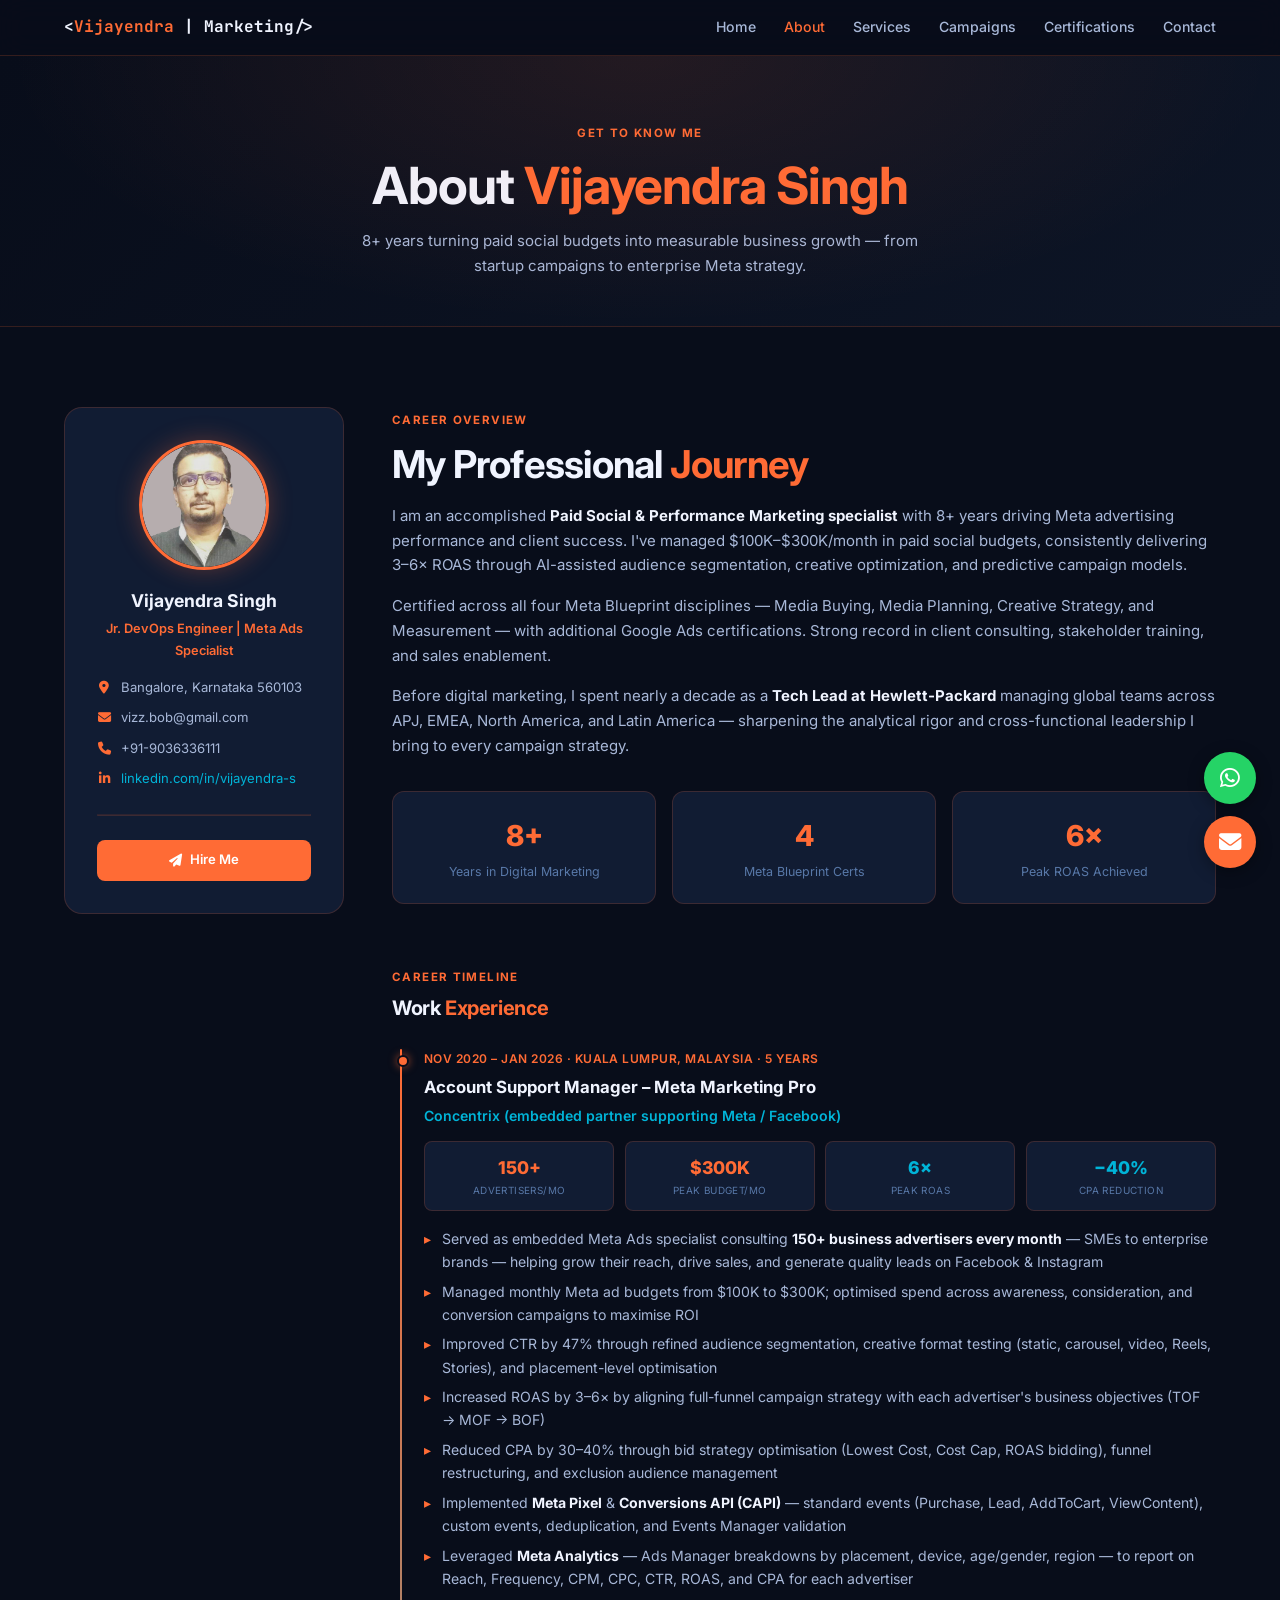
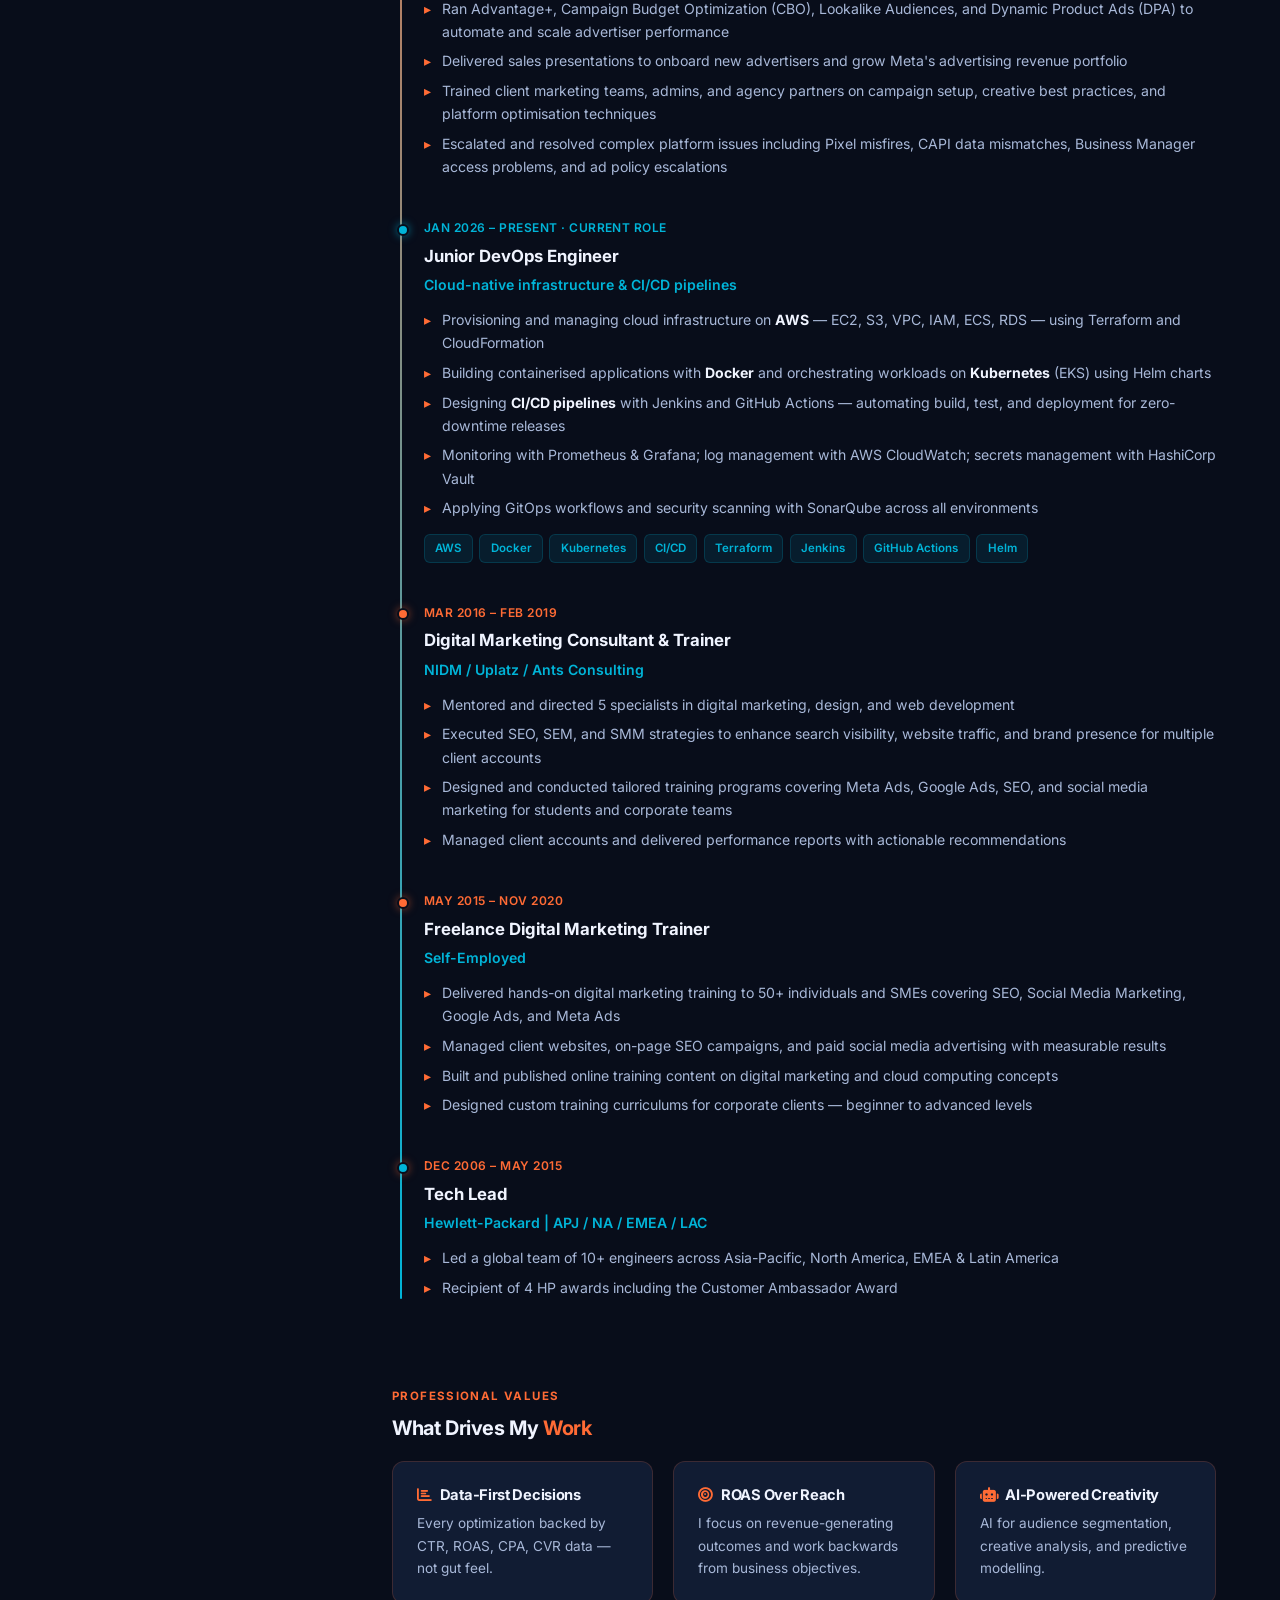
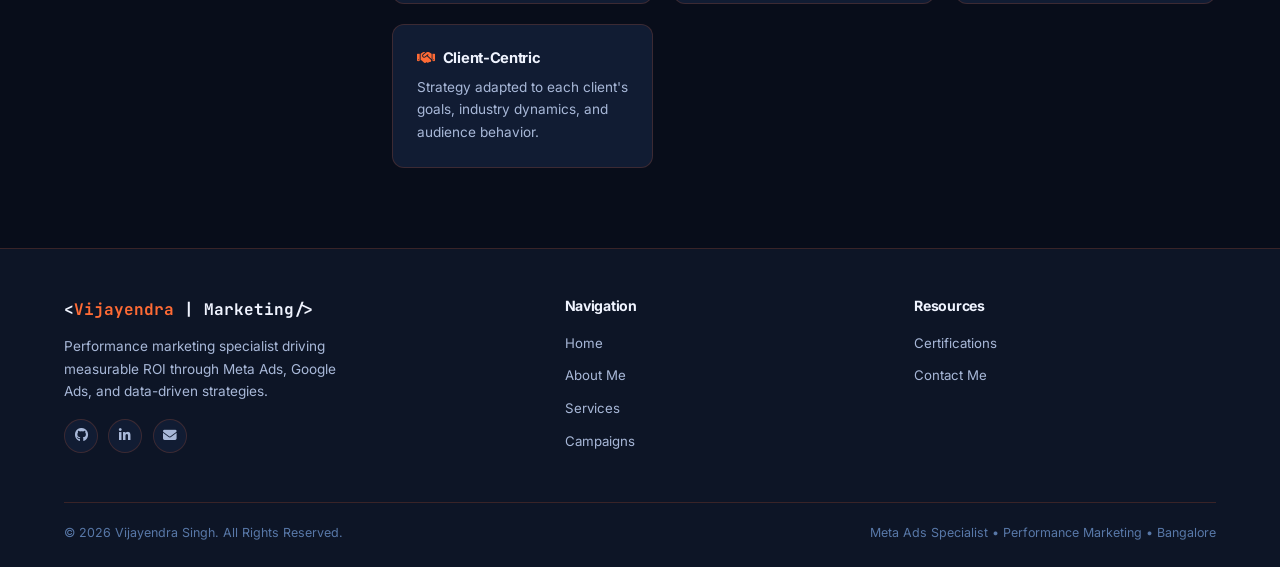
==== commit 5b5fd2bd: "Reorder timeline: Meta top, DevOps second, trainer roles, HP last" ====
--- a/about.html
+++ b/about.html
@@ -57,28 +57,9 @@
       <h3 style="margin-bottom:1.75rem">Work <span style="color:var(--accent-orange)">Experience</span></h3>
       <div class="timeline">
 
-        <!-- Current Role -->
+        <!-- Paid Social / Meta — TOP -->
         <div class="timeline-item">
-          <div class="timeline-dot" style="background:var(--accent-blue);box-shadow:0 0 8px rgba(0,180,216,0.6)"></div>
-          <div class="timeline-period" style="color:var(--accent-blue)">Jan 2026 – Present &middot; Current Role</div>
-          <div class="timeline-role">Junior DevOps Engineer</div>
-          <div class="timeline-company" style="color:var(--accent-blue)">Actively building cloud-native infrastructure &amp; CI/CD pipelines</div>
-          <ul class="timeline-bullets">
-            <li>Provisioning and managing cloud infrastructure on <strong>AWS</strong> — EC2, S3, VPC, IAM, ECS, and RDS — using Terraform and CloudFormation for infrastructure-as-code</li>
-            <li>Building and managing containerised applications with <strong>Docker</strong> and orchestrating workloads on <strong>Kubernetes</strong> (EKS) using Helm charts</li>
-            <li>Designing and maintaining <strong>CI/CD pipelines</strong> using Jenkins and GitHub Actions — automating build, test, and deployment workflows for zero-downtime releases</li>
-            <li>Implementing monitoring and alerting with Prometheus and Grafana; log management with AWS CloudWatch</li>
-            <li>Applying DevOps best practices: GitOps workflows, secrets management with HashiCorp Vault, and security scanning with SonarQube</li>
-            <li>Leveraging Post Graduate DevOps certification (Purdue University) and dual AWS certifications in day-to-day engineering work</li>
-          </ul>
-          <div style="display:flex;flex-wrap:wrap;gap:.4rem;margin-top:.9rem">
-            <span class="tag blue">AWS</span><span class="tag blue">Docker</span><span class="tag blue">Kubernetes</span><span class="tag blue">CI/CD</span>
-            <span class="tag blue">Terraform</span><span class="tag blue">Jenkins</span><span class="tag blue">GitHub Actions</span><span class="tag blue">Helm</span>
-          </div>
-        </div>
-
-        <div class="timeline-item">
-          <div class="timeline-dot"></div>
+          <div class="timeline-dot" style="background:var(--accent-orange);box-shadow:0 0 8px rgba(255,107,53,0.6)"></div>
           <div class="timeline-period">Nov 2020 – Jan 2026 &middot; Kuala Lumpur, Malaysia &middot; 5 Years</div>
           <div class="timeline-role">Account Support Manager – Meta Marketing Pro</div>
           <div class="timeline-company">Concentrix (embedded partner supporting Meta / Facebook)</div>
@@ -114,6 +95,25 @@
             <li>Escalated and resolved complex platform issues including Pixel misfires, CAPI data mismatches, Business Manager access problems, and ad policy escalations</li>
           </ul>
         </div>
+        <!-- DevOps — after Meta, before DM Trainer -->
+        <div class="timeline-item">
+          <div class="timeline-dot" style="background:var(--accent-blue);box-shadow:0 0 8px rgba(0,180,216,0.6)"></div>
+          <div class="timeline-period" style="color:var(--accent-blue)">Jan 2026 – Present &middot; Current Role</div>
+          <div class="timeline-role">Junior DevOps Engineer</div>
+          <div class="timeline-company" style="color:var(--accent-blue)">Cloud-native infrastructure &amp; CI/CD pipelines</div>
+          <ul class="timeline-bullets">
+            <li>Provisioning and managing cloud infrastructure on <strong>AWS</strong> — EC2, S3, VPC, IAM, ECS, RDS — using Terraform and CloudFormation</li>
+            <li>Building containerised applications with <strong>Docker</strong> and orchestrating workloads on <strong>Kubernetes</strong> (EKS) using Helm charts</li>
+            <li>Designing <strong>CI/CD pipelines</strong> with Jenkins and GitHub Actions — automating build, test, and deployment for zero-downtime releases</li>
+            <li>Monitoring with Prometheus &amp; Grafana; log management with AWS CloudWatch; secrets management with HashiCorp Vault</li>
+            <li>Applying GitOps workflows and security scanning with SonarQube across all environments</li>
+          </ul>
+          <div style="display:flex;flex-wrap:wrap;gap:.4rem;margin-top:.9rem">
+            <span class="tag blue">AWS</span><span class="tag blue">Docker</span><span class="tag blue">Kubernetes</span><span class="tag blue">CI/CD</span>
+            <span class="tag blue">Terraform</span><span class="tag blue">Jenkins</span><span class="tag blue">GitHub Actions</span><span class="tag blue">Helm</span>
+          </div>
+        </div>
+
         <div class="timeline-item">
           <div class="timeline-dot"></div>
           <div class="timeline-period">Mar 2016 – Feb 2019</div>
